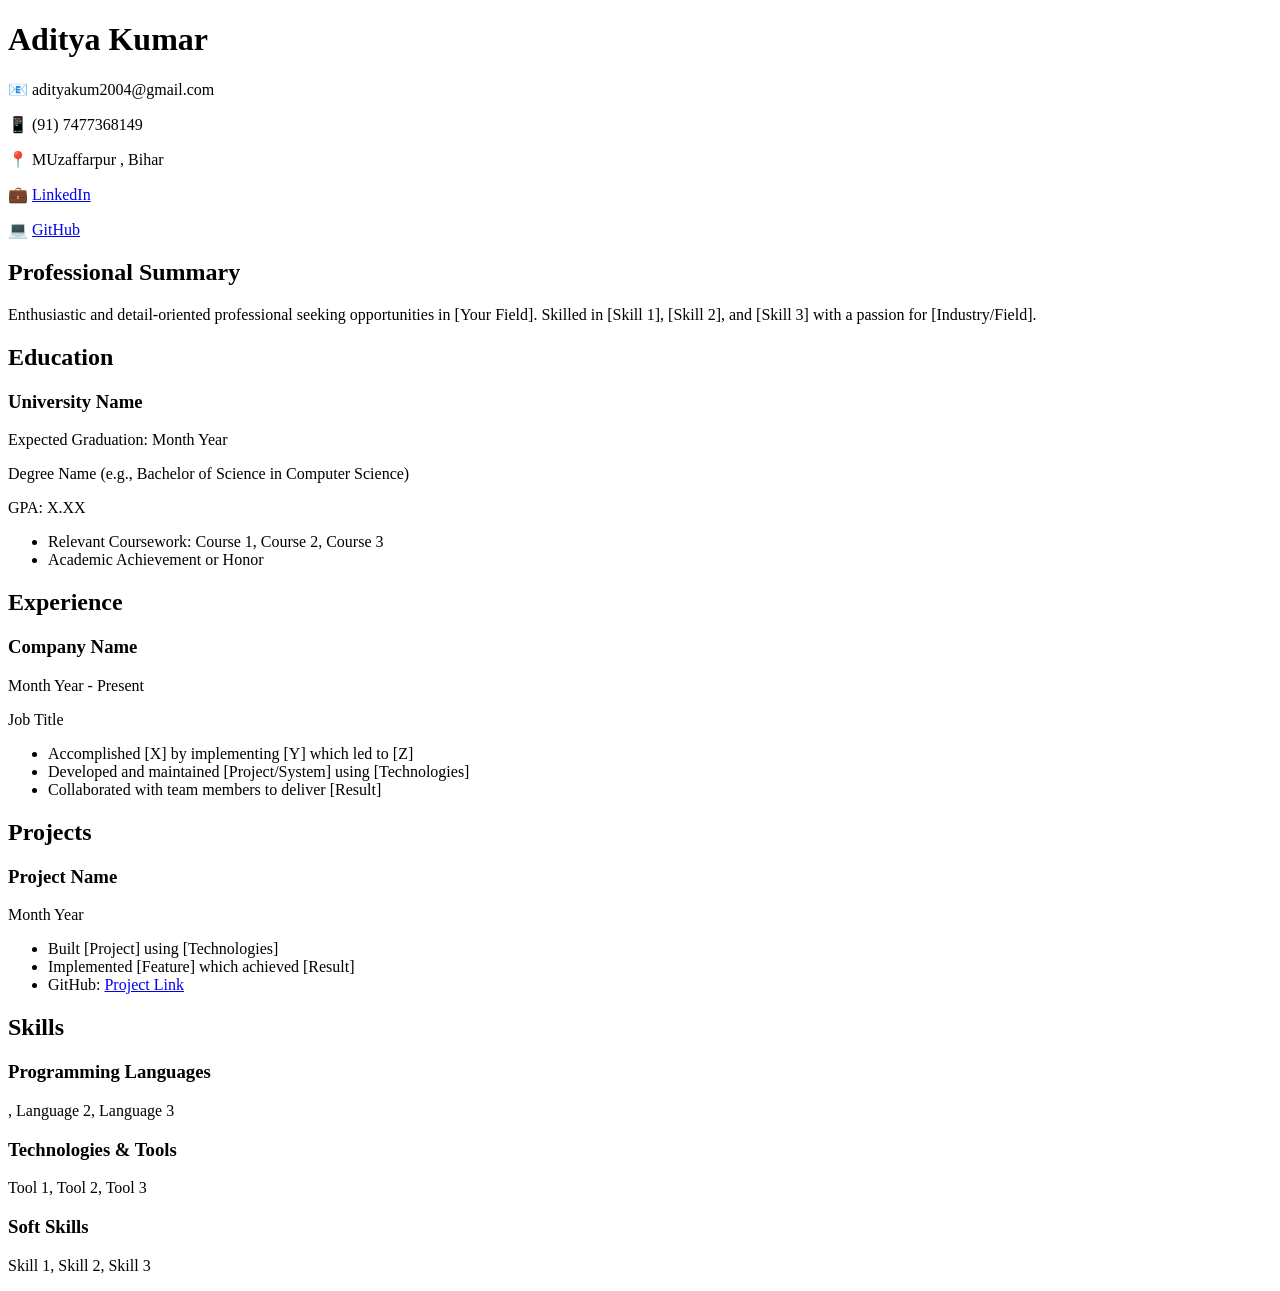
==== index.html @ 6be18d9b "changes done" ====
<!DOCTYPE html>
<html lang="en">
<head>
    <meta charset="UTF-8">
    <meta name="viewport" content="width=device-width, initial-scale=1.0">
    <title>Your Name - Resume</title>
    <link rel="stylesheet" href="styles.css">
</head>
<body>
    <div class="container">
        <header>
            <h1>Aditya Kumar</h1>
            <div class="contact-info">
                <p>📧  adityakum2004@gmail.com</p>
                <p>📱 (91) 7477368149</p>
                <p>📍 MUzaffarpur , Bihar</p>
                <p>💼 <a href="www.linkedin.com/in/aditya-kumar-068196182">LinkedIn</a></p>
                <p>💻 <a href="https://github.com/Aditya74773">GitHub</a></p>
            </div>
        </header>

        <section class="summary">
            <h2>Professional Summary</h2>
            <p>Enthusiastic and detail-oriented professional seeking opportunities in [Your Field]. 
               Skilled in [Skill 1], [Skill 2], and [Skill 3] with a passion for [Industry/Field].</p>
        </section>

        <section class="education">
            <h2>Education</h2>
            <div class="entry">
                <h3>University Name</h3>
                <p class="date">Expected Graduation: Month Year</p>
                <p>Degree Name (e.g., Bachelor of Science in Computer Science)</p>
                <p>GPA: X.XX</p>
                <ul>
                    <li>Relevant Coursework: Course 1, Course 2, Course 3</li>
                    <li>Academic Achievement or Honor</li>
                </ul>
            </div>
        </section>

        <section class="experience">
            <h2>Experience</h2>
            <div class="entry">
                <h3>Company Name</h3>
                <p class="date">Month Year - Present</p>
                <p class="title">Job Title</p>
                <ul>
                    <li>Accomplished [X] by implementing [Y] which led to [Z]</li>
                    <li>Developed and maintained [Project/System] using [Technologies]</li>
                    <li>Collaborated with team members to deliver [Result]</li>
                </ul>
            </div>
        </section>

        <section class="projects">
            <h2>Projects</h2>
            <div class="entry">
                <h3>Project Name</h3>
                <p class="date">Month Year</p>
                <ul>
                    <li>Built [Project] using [Technologies]</li>
                    <li>Implemented [Feature] which achieved [Result]</li>
                    <li>GitHub: <a href="https://github.com/yourusername/project">Project Link</a></li>
                </ul>
            </div>
        </section>

        <section class="skills">
            <h2>Skills</h2>
            <div class="skills-grid">
                <div class="skill-category">
                    <h3>Programming Languages</h3>
                    <p>, Language 2, Language 3</p>
                </div>
                <div class="skill-category">
                    <h3>Technologies & Tools</h3>
                    <p>Tool 1, Tool 2, Tool 3</p>
                </div>
                <div class="skill-category">
                    <h3>Soft Skills</h3>
                    <p>Skill 1, Skill 2, Skill 3</p>
                </div>
            </div>
        </section>
    </div>
</body>
</html>
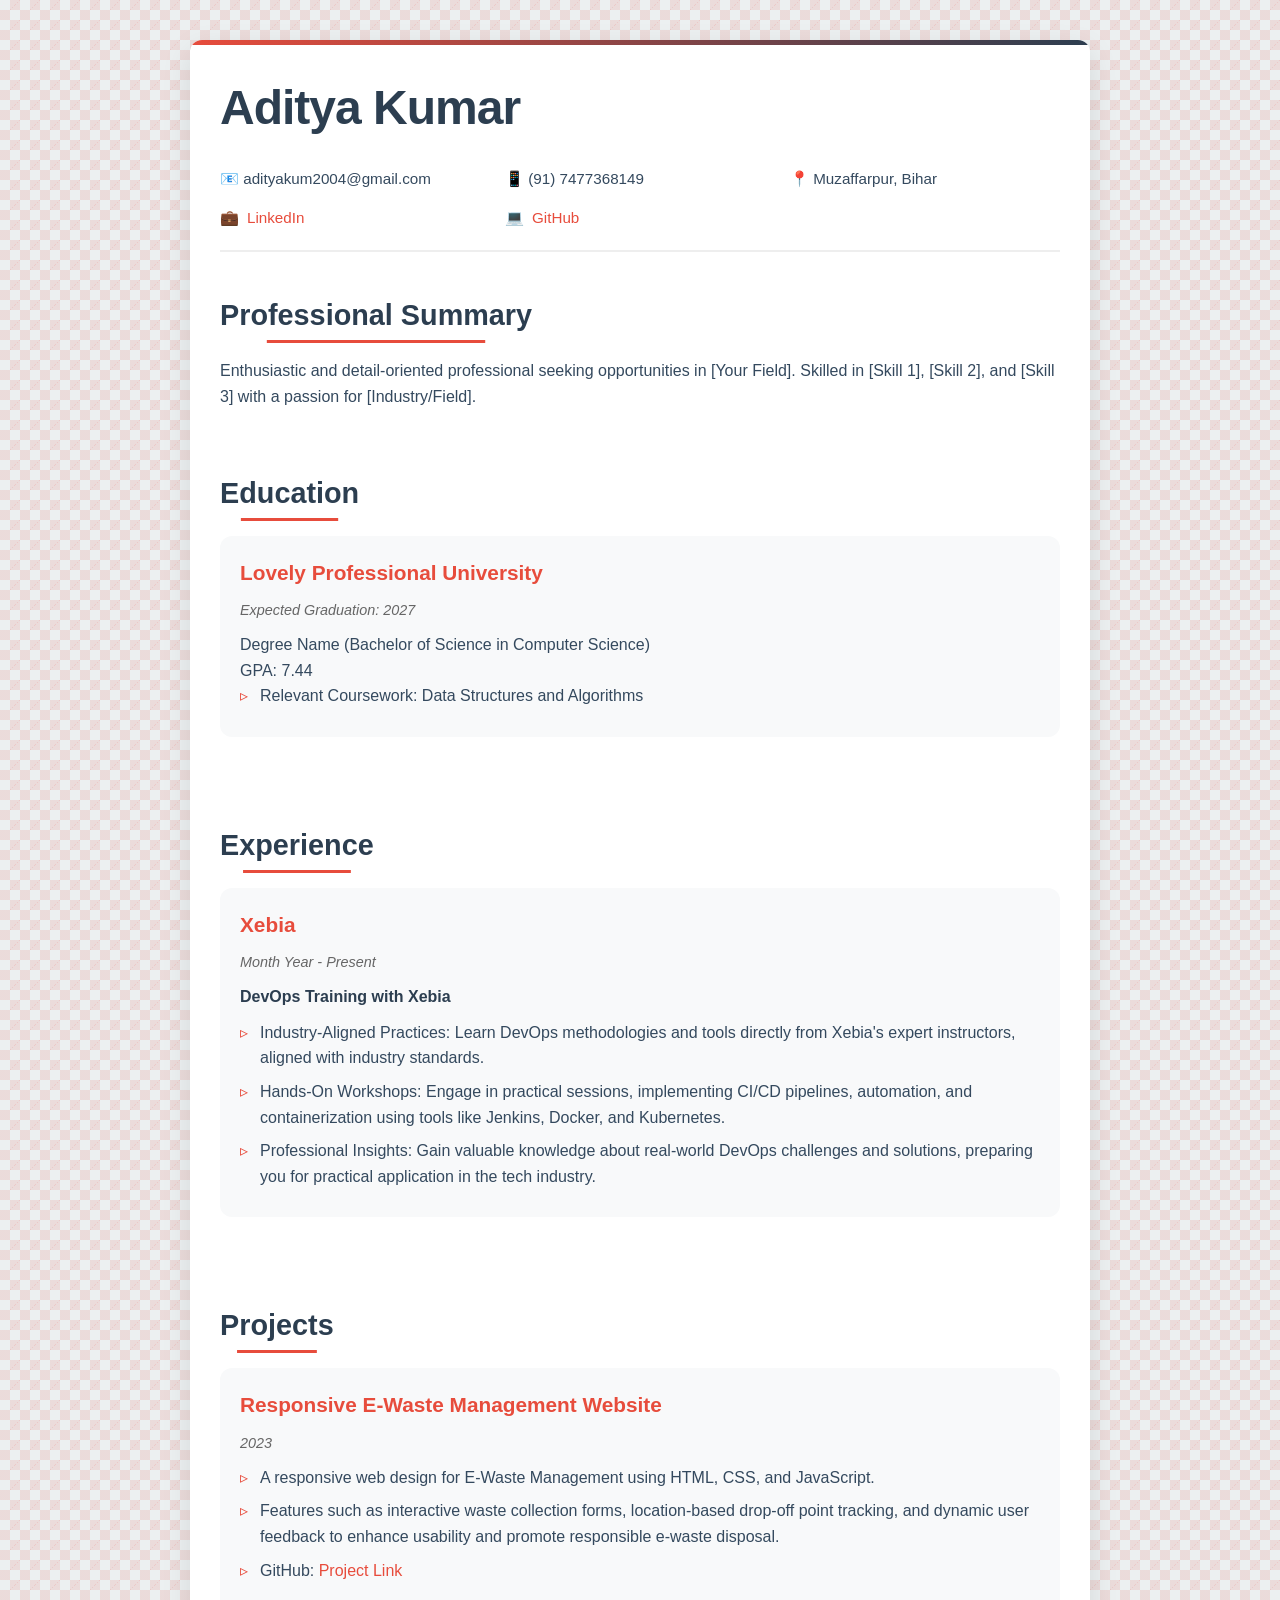
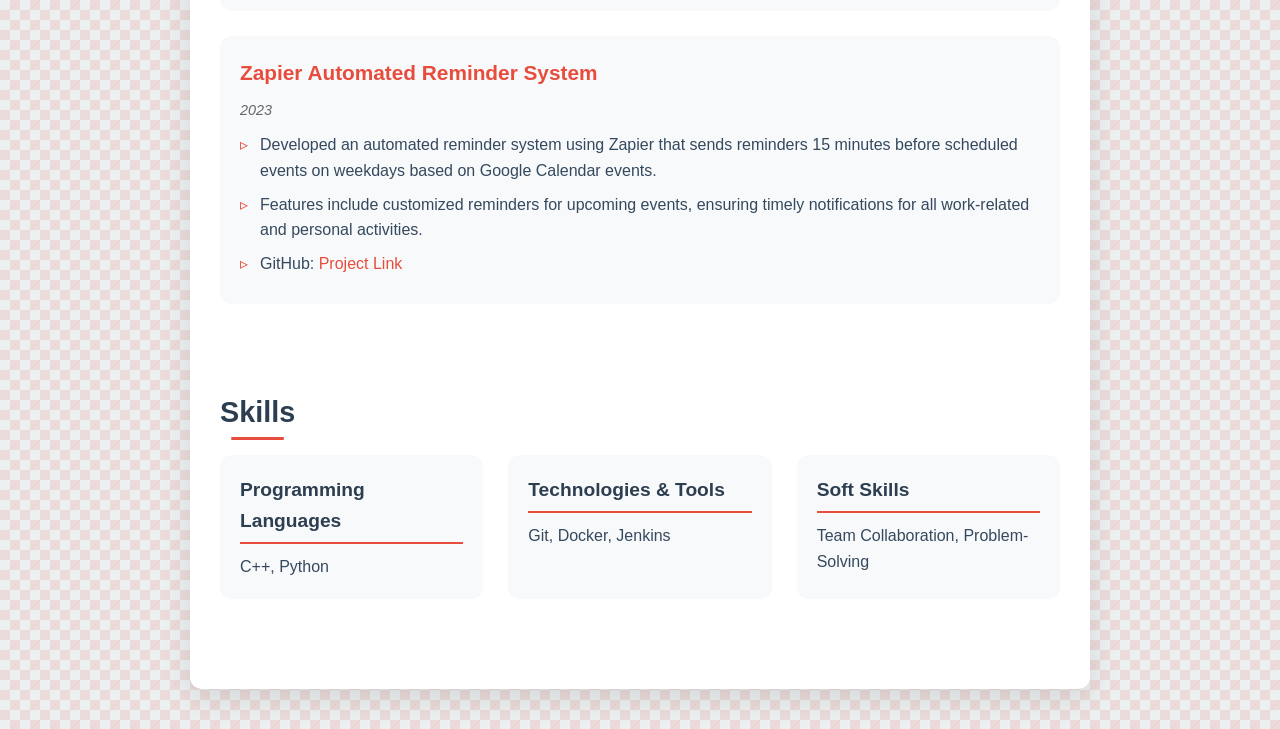
==== commit b73d3495: "Update index.html" ====
--- a/index.html
+++ b/index.html
@@ -13,8 +13,8 @@
             <div class="contact-info">
                 <p>📧  adityakum2004@gmail.com</p>
                 <p>📱 (91) 7477368149</p>
-                <p>📍 MUzaffarpur , Bihar</p>
-                <p>💼 <a href="www.linkedin.com/in/aditya-kumar-068196182">LinkedIn</a></p>
+                <p>📍 Muzaffarpur, Bihar</p>
+                <p>💼 <a href="https://www.linkedin.com/in/aditya-kumar-068196182">LinkedIn</a></p>
                 <p>💻 <a href="https://github.com/Aditya74773">GitHub</a></p>
             </div>
         </header>
@@ -28,13 +28,12 @@
         <section class="education">
             <h2>Education</h2>
             <div class="entry">
-                <h3>University Name</h3>
-                <p class="date">Expected Graduation: Month Year</p>
-                <p>Degree Name (e.g., Bachelor of Science in Computer Science)</p>
-                <p>GPA: X.XX</p>
+                <h3>Lovely Professional University</h3>
+                <p class="date">Expected Graduation: 2027</p>
+                <p>Degree Name (Bachelor of Science in Computer Science)</p>
+                <p>GPA: 7.44</p>
                 <ul>
-                    <li>Relevant Coursework: Course 1, Course 2, Course 3</li>
-                    <li>Academic Achievement or Honor</li>
+                    <li>Relevant Coursework: Data Structures and Algorithms</li>
                 </ul>
             </div>
         </section>
@@ -42,13 +41,13 @@
         <section class="experience">
             <h2>Experience</h2>
             <div class="entry">
-                <h3>Company Name</h3>
+                <h3>Xebia</h3>
                 <p class="date">Month Year - Present</p>
-                <p class="title">Job Title</p>
+                <p class="title">DevOps Training with Xebia</p>
                 <ul>
-                    <li>Accomplished [X] by implementing [Y] which led to [Z]</li>
-                    <li>Developed and maintained [Project/System] using [Technologies]</li>
-                    <li>Collaborated with team members to deliver [Result]</li>
+                    <li>Industry-Aligned Practices: Learn DevOps methodologies and tools directly from Xebia's expert instructors, aligned with industry standards.</li>
+                    <li>Hands-On Workshops: Engage in practical sessions, implementing CI/CD pipelines, automation, and containerization using tools like Jenkins, Docker, and Kubernetes.</li>
+                    <li>Professional Insights: Gain valuable knowledge about real-world DevOps challenges and solutions, preparing you for practical application in the tech industry.</li>
                 </ul>
             </div>
         </section>
@@ -56,12 +55,21 @@
         <section class="projects">
             <h2>Projects</h2>
             <div class="entry">
-                <h3>Project Name</h3>
-                <p class="date">Month Year</p>
+                <h3>Responsive E-Waste Management Website</h3>
+                <p class="date">2023</p>
                 <ul>
-                    <li>Built [Project] using [Technologies]</li>
-                    <li>Implemented [Feature] which achieved [Result]</li>
-                    <li>GitHub: <a href="https://github.com/yourusername/project">Project Link</a></li>
+                    <li>A responsive web design for E-Waste Management using HTML, CSS, and JavaScript.</li>
+                    <li>Features such as interactive waste collection forms, location-based drop-off point tracking, and dynamic user feedback to enhance usability and promote responsible e-waste disposal.</li>
+                    <li>GitHub: <a href="https://github.com/Aditya74773/E-waste-management-website.git">Project Link</a></li>
+                </ul>
+            </div>
+            <div class="entry">
+                <h3>Zapier Automated Reminder System</h3>
+                <p class="date">2023</p>
+                <ul>
+                    <li>Developed an automated reminder system using Zapier that sends reminders 15 minutes before scheduled events on weekdays based on Google Calendar events.</li>
+                    <li>Features include customized reminders for upcoming events, ensuring timely notifications for all work-related and personal activities.</li>
+                    <li>GitHub: <a href="https://github.com/Aditya74773/Zapier-Automated-Reminder.git">Project Link</a></li>
                 </ul>
             </div>
         </section>
@@ -71,15 +79,15 @@
             <div class="skills-grid">
                 <div class="skill-category">
                     <h3>Programming Languages</h3>
-                    <p>, Language 2, Language 3</p>
+                    <p>C++, Python</p>
                 </div>
                 <div class="skill-category">
                     <h3>Technologies & Tools</h3>
-                    <p>Tool 1, Tool 2, Tool 3</p>
+                    <p>Git, Docker, Jenkins</p>
                 </div>
                 <div class="skill-category">
                     <h3>Soft Skills</h3>
-                    <p>Skill 1, Skill 2, Skill 3</p>
+                    <p>Team Collaboration, Problem-Solving</p>
                 </div>
             </div>
         </section>
--- a/styles.css
+++ b/styles.css
@@ -0,0 +1,263 @@
+/* Modern Resume Styles */
+* {
+    margin: 0;
+    padding: 0;
+    box-sizing: border-box;
+}
+
+:root {
+    --primary-color: #2c3e50;
+    --accent-color: #e74c3c;
+    --text-color: #34495e;
+    --background-color: #ecf0f1;
+    --card-color: #ffffff;
+    --border-radius: 12px;
+    --transition: all 0.3s ease;
+}
+
+body {
+    font-family: 'Poppins', sans-serif;
+    line-height: 1.6;
+    color: var(--text-color);
+    background-color: var(--background-color);
+    background-image: 
+        linear-gradient(45deg, #e74c3c20 25%, transparent 25%),
+        linear-gradient(-45deg, #e74c3c20 25%, transparent 25%),
+        linear-gradient(45deg, transparent 75%, #e74c3c20 75%),
+        linear-gradient(-45deg, transparent 75%, #e74c3c20 75%);
+    background-size: 20px 20px;
+    background-position: 0 0, 0 10px, 10px -10px, -10px 0px;
+}
+
+.container {
+    max-width: 900px;
+    margin: 40px auto;
+    padding: 30px;
+    background: var(--card-color);
+    border-radius: var(--border-radius);
+    box-shadow: 0 10px 30px rgba(0, 0, 0, 0.1);
+    position: relative;
+    overflow: hidden;
+}
+
+.container::before {
+    content: '';
+    position: absolute;
+    top: 0;
+    left: 0;
+    width: 100%;
+    height: 5px;
+    background: linear-gradient(90deg, var(--accent-color), var(--primary-color));
+}
+
+/* Header Styles */
+header {
+    text-align: left;
+    margin-bottom: 40px;
+    position: relative;
+    padding-bottom: 20px;
+    border-bottom: 2px solid #eee;
+}
+
+h1 {
+    font-size: 3em;
+    color: var(--primary-color);
+    margin-bottom: 15px;
+    font-weight: 700;
+    letter-spacing: -1px;
+}
+
+.contact-info {
+    display: grid;
+    grid-template-columns: repeat(auto-fit, minmax(200px, 1fr));
+    gap: 15px;
+    margin-top: 20px;
+}
+
+.contact-info p {
+    display: flex;
+    align-items: center;
+    gap: 8px;
+    font-size: 0.95em;
+    color: var(--text-color);
+}
+
+/* Section Styles */
+section {
+    margin-bottom: 40px;
+    padding-bottom: 20px;
+    position: relative;
+}
+
+h2 {
+    color: var(--primary-color);
+    font-size: 1.8em;
+    margin-bottom: 20px;
+    position: relative;
+    display: inline-block;
+}
+
+h2::after {
+    content: '';
+    position: absolute;
+    bottom: -5px;
+    left: 0;
+    width: 100%;
+    height: 3px;
+    background: var(--accent-color);
+    transform: scaleX(0.7);
+    transition: var(--transition);
+}
+
+section:hover h2::after {
+    transform: scaleX(1);
+}
+
+.entry {
+    margin-bottom: 25px;
+    padding: 20px;
+    border-radius: var(--border-radius);
+    background: #f8f9fa;
+    transition: var(--transition);
+}
+
+.entry:hover {
+    transform: translateX(10px);
+    box-shadow: 0 5px 15px rgba(0, 0, 0, 0.1);
+}
+
+h3 {
+    color: var(--accent-color);
+    font-size: 1.3em;
+    margin-bottom: 10px;
+}
+
+.date {
+    color: #666;
+    font-style: italic;
+    font-size: 0.9em;
+    margin-bottom: 10px;
+}
+
+.title {
+    font-weight: 600;
+    color: var(--primary-color);
+    margin-bottom: 10px;
+}
+
+/* List Styles */
+ul {
+    list-style: none;
+    margin-left: 0;
+}
+
+li {
+    margin-bottom: 8px;
+    position: relative;
+    padding-left: 20px;
+}
+
+li::before {
+    content: '▹';
+    position: absolute;
+    left: 0;
+    color: var(--accent-color);
+}
+
+/* Skills Section */
+.skills-grid {
+    display: grid;
+    grid-template-columns: repeat(auto-fit, minmax(250px, 1fr));
+    gap: 25px;
+}
+
+.skill-category {
+    padding: 20px;
+    background: #f8f9fa;
+    border-radius: var(--border-radius);
+    transition: var(--transition);
+}
+
+.skill-category:hover {
+    transform: translateY(-5px);
+    box-shadow: 0 5px 15px rgba(0, 0, 0, 0.1);
+}
+
+.skill-category h3 {
+    font-size: 1.2em;
+    color: var(--primary-color);
+    margin-bottom: 10px;
+    padding-bottom: 5px;
+    border-bottom: 2px solid var(--accent-color);
+}
+
+/* Link Styles */
+a {
+    color: var(--accent-color);
+    text-decoration: none;
+    position: relative;
+    transition: var(--transition);
+}
+
+a::after {
+    content: '';
+    position: absolute;
+    bottom: -2px;
+    left: 0;
+    width: 100%;
+    height: 1px;
+    background: var(--accent-color);
+    transform: scaleX(0);
+    transition: var(--transition);
+}
+
+a:hover::after {
+    transform: scaleX(1);
+}
+
+/* Responsive Design */
+@media (max-width: 768px) {
+    .container {
+        margin: 20px;
+        padding: 20px;
+    }
+
+    h1 {
+        font-size: 2.5em;
+    }
+
+    .contact-info {
+        grid-template-columns: 1fr;
+    }
+
+    .entry {
+        padding: 15px;
+    }
+
+    .entry:hover {
+        transform: none;
+    }
+
+    .skill-category:hover {
+        transform: none;
+    }
+}
+
+/* Print Styles */
+@media print {
+    body {
+        background: none;
+    }
+
+    .container {
+        margin: 0;
+        padding: 20px;
+        box-shadow: none;
+    }
+
+    .entry:hover,
+    .skill-category:hover {
+        transform: none;
+        box-shadow: none;
+    }
+}
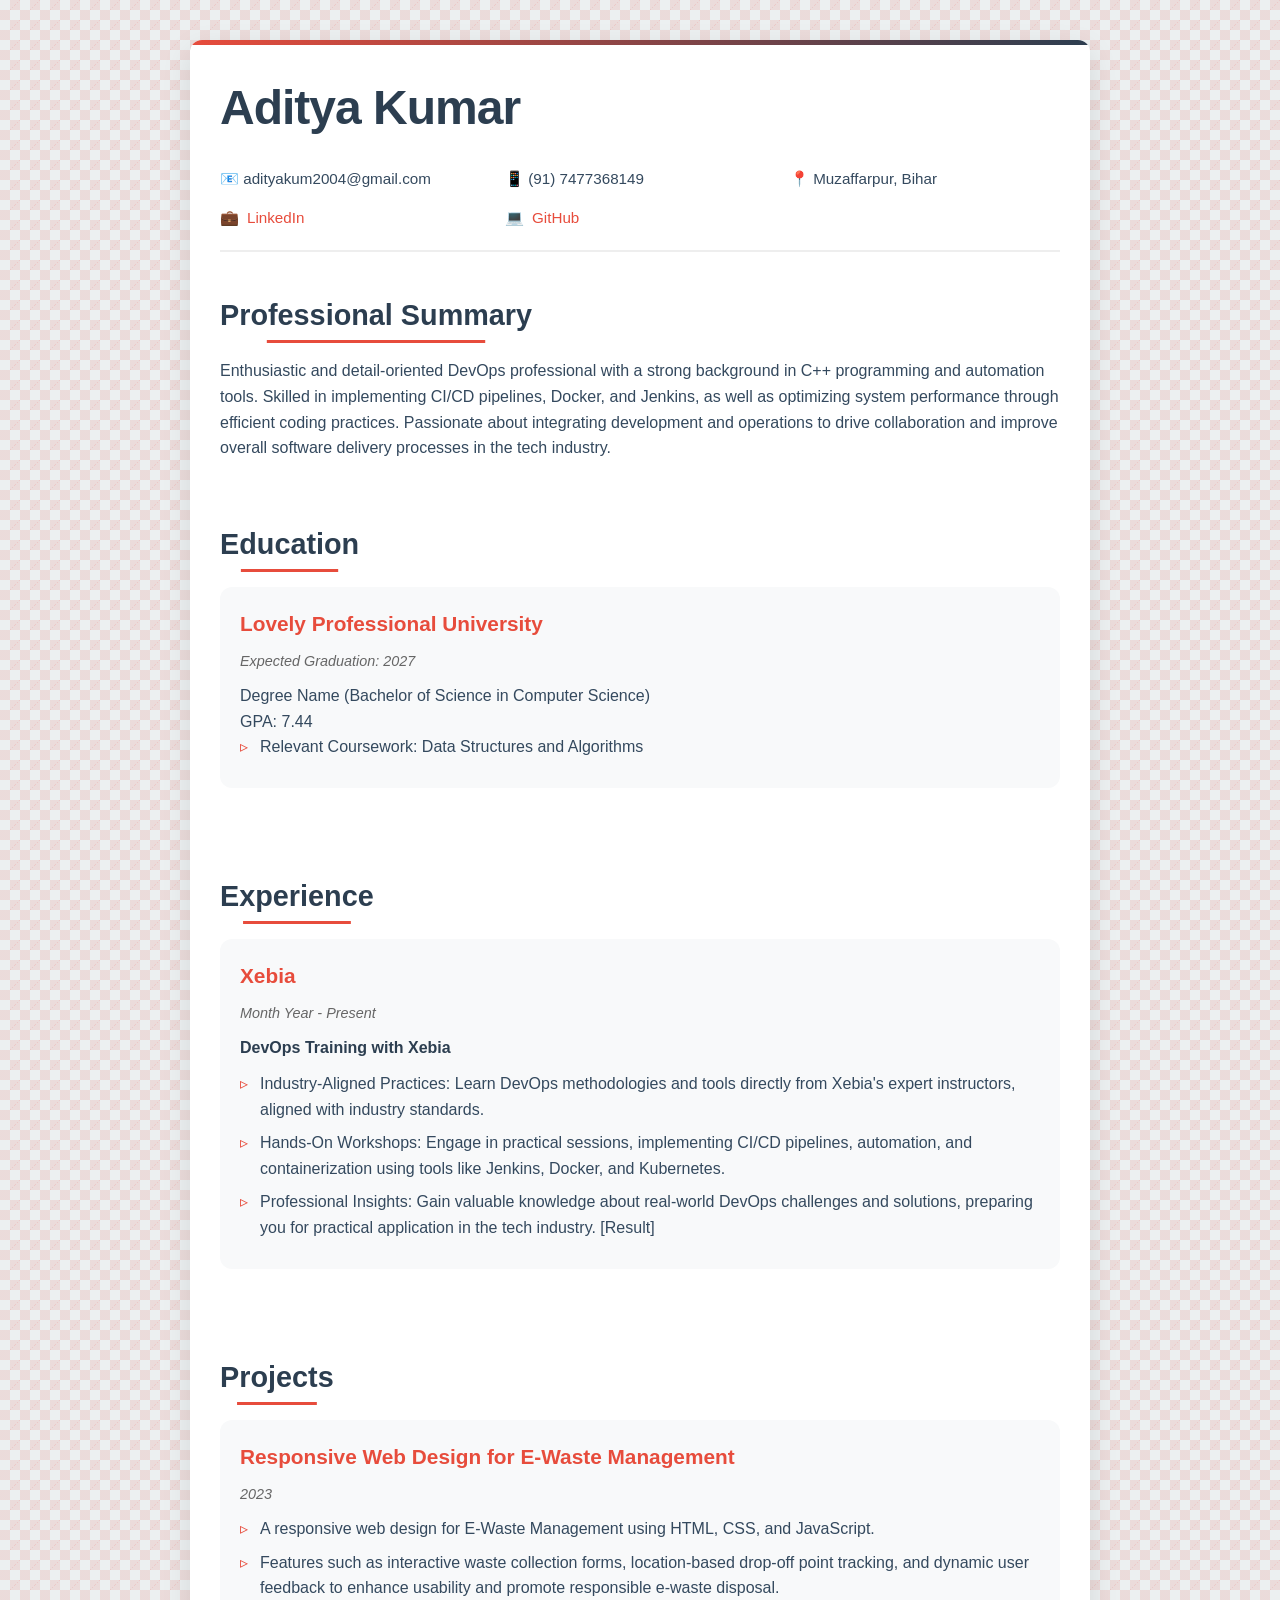
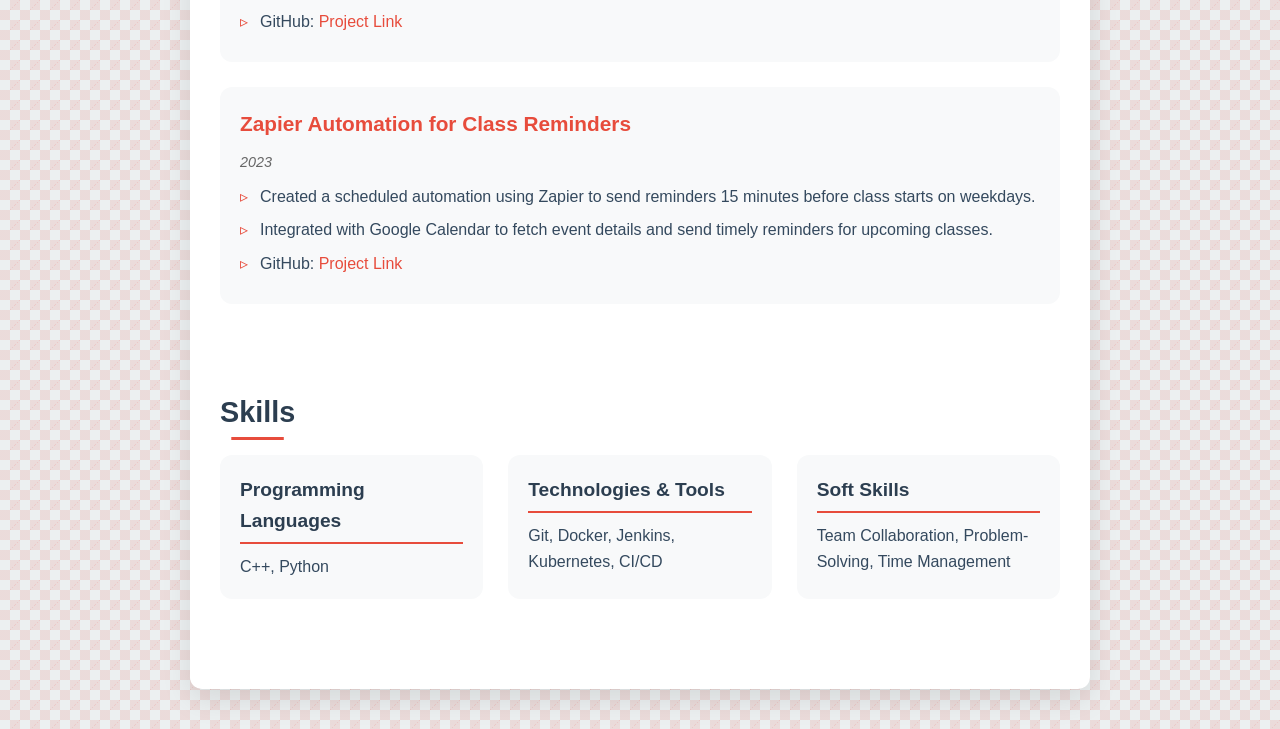
==== commit 4b4917bc: "Update index.html" ====
--- a/index.html
+++ b/index.html
@@ -3,7 +3,7 @@
 <head>
     <meta charset="UTF-8">
     <meta name="viewport" content="width=device-width, initial-scale=1.0">
-    <title>Your Name - Resume</title>
+    <title>Aditya Kumar - Resume</title>
     <link rel="stylesheet" href="styles.css">
 </head>
 <body>
@@ -14,15 +14,14 @@
                 <p>📧  adityakum2004@gmail.com</p>
                 <p>📱 (91) 7477368149</p>
                 <p>📍 Muzaffarpur, Bihar</p>
-                <p>💼 <a href="https://www.linkedin.com/in/aditya-kumar-068196182">LinkedIn</a></p>
+                <p>💼 <a href="www.linkedin.com/in/aditya-kumar-068196182">LinkedIn</a></p>
                 <p>💻 <a href="https://github.com/Aditya74773">GitHub</a></p>
             </div>
         </header>
 
         <section class="summary">
             <h2>Professional Summary</h2>
-            <p>Enthusiastic and detail-oriented professional seeking opportunities in [Your Field]. 
-               Skilled in [Skill 1], [Skill 2], and [Skill 3] with a passion for [Industry/Field].</p>
+            <p>Enthusiastic and detail-oriented DevOps professional with a strong background in C++ programming and automation tools. Skilled in implementing CI/CD pipelines, Docker, and Jenkins, as well as optimizing system performance through efficient coding practices. Passionate about integrating development and operations to drive collaboration and improve overall software delivery processes in the tech industry.</p>
         </section>
 
         <section class="education">
@@ -47,7 +46,7 @@
                 <ul>
                     <li>Industry-Aligned Practices: Learn DevOps methodologies and tools directly from Xebia's expert instructors, aligned with industry standards.</li>
                     <li>Hands-On Workshops: Engage in practical sessions, implementing CI/CD pipelines, automation, and containerization using tools like Jenkins, Docker, and Kubernetes.</li>
-                    <li>Professional Insights: Gain valuable knowledge about real-world DevOps challenges and solutions, preparing you for practical application in the tech industry.</li>
+                    <li>Professional Insights: Gain valuable knowledge about real-world DevOps challenges and solutions, preparing you for practical application in the tech industry. [Result]</li>
                 </ul>
             </div>
         </section>
@@ -55,7 +54,7 @@
         <section class="projects">
             <h2>Projects</h2>
             <div class="entry">
-                <h3>Responsive E-Waste Management Website</h3>
+                <h3>Responsive Web Design for E-Waste Management</h3>
                 <p class="date">2023</p>
                 <ul>
                     <li>A responsive web design for E-Waste Management using HTML, CSS, and JavaScript.</li>
@@ -64,12 +63,12 @@
                 </ul>
             </div>
             <div class="entry">
-                <h3>Zapier Automated Reminder System</h3>
+                <h3>Zapier Automation for Class Reminders</h3>
                 <p class="date">2023</p>
                 <ul>
-                    <li>Developed an automated reminder system using Zapier that sends reminders 15 minutes before scheduled events on weekdays based on Google Calendar events.</li>
-                    <li>Features include customized reminders for upcoming events, ensuring timely notifications for all work-related and personal activities.</li>
-                    <li>GitHub: <a href="https://github.com/Aditya74773/Zapier-Automated-Reminder.git">Project Link</a></li>
+                    <li>Created a scheduled automation using Zapier to send reminders 15 minutes before class starts on weekdays.</li>
+                    <li>Integrated with Google Calendar to fetch event details and send timely reminders for upcoming classes.</li>
+                    <li>GitHub: <a href="https://github.com/Aditya74773/Zapier-Automation-Reminder.git">Project Link</a></li>
                 </ul>
             </div>
         </section>
@@ -83,11 +82,11 @@
                 </div>
                 <div class="skill-category">
                     <h3>Technologies & Tools</h3>
-                    <p>Git, Docker, Jenkins</p>
+                    <p>Git, Docker, Jenkins, Kubernetes, CI/CD</p>
                 </div>
                 <div class="skill-category">
                     <h3>Soft Skills</h3>
-                    <p>Team Collaboration, Problem-Solving</p>
+                    <p>Team Collaboration, Problem-Solving, Time Management</p>
                 </div>
             </div>
         </section>
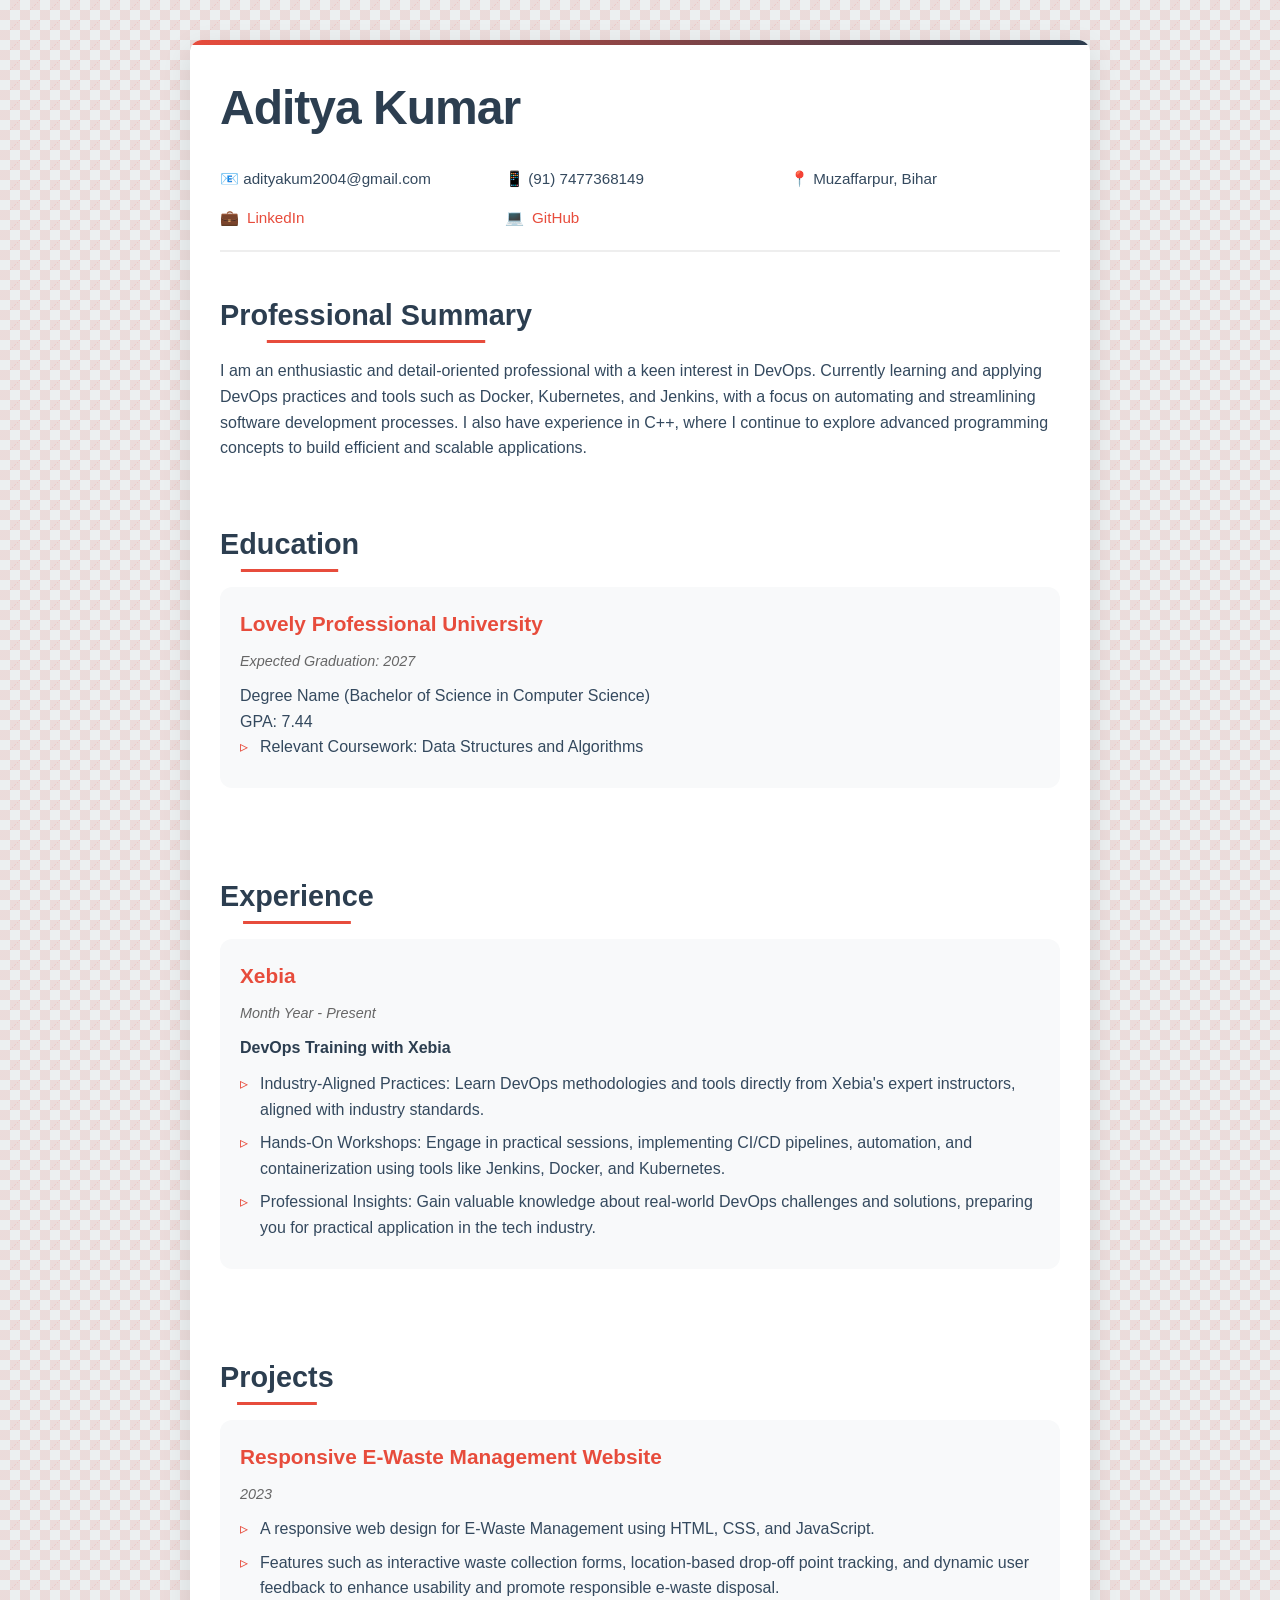
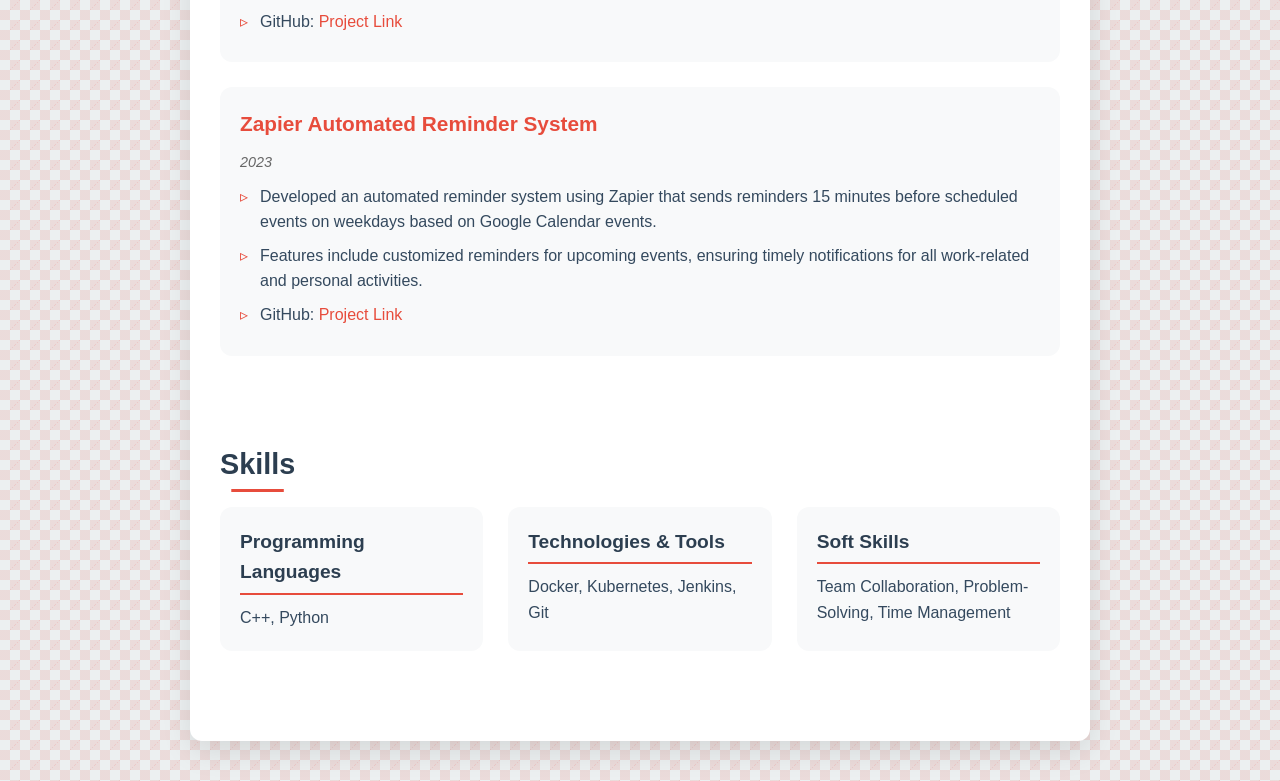
==== commit 7d5c0dcc: "Update index.html" ====
--- a/index.html
+++ b/index.html
@@ -3,7 +3,7 @@
 <head>
     <meta charset="UTF-8">
     <meta name="viewport" content="width=device-width, initial-scale=1.0">
-    <title>Aditya Kumar - Resume</title>
+    <title>Your Name - Resume</title>
     <link rel="stylesheet" href="styles.css">
 </head>
 <body>
@@ -14,14 +14,14 @@
                 <p>📧  adityakum2004@gmail.com</p>
                 <p>📱 (91) 7477368149</p>
                 <p>📍 Muzaffarpur, Bihar</p>
-                <p>💼 <a href="www.linkedin.com/in/aditya-kumar-068196182">LinkedIn</a></p>
+                <p>💼 <a href="https://www.linkedin.com/in/aditya-kumar-068196182">LinkedIn</a></p>
                 <p>💻 <a href="https://github.com/Aditya74773">GitHub</a></p>
             </div>
         </header>
 
         <section class="summary">
             <h2>Professional Summary</h2>
-            <p>Enthusiastic and detail-oriented DevOps professional with a strong background in C++ programming and automation tools. Skilled in implementing CI/CD pipelines, Docker, and Jenkins, as well as optimizing system performance through efficient coding practices. Passionate about integrating development and operations to drive collaboration and improve overall software delivery processes in the tech industry.</p>
+            <p>I am an enthusiastic and detail-oriented professional with a keen interest in DevOps. Currently learning and applying DevOps practices and tools such as Docker, Kubernetes, and Jenkins, with a focus on automating and streamlining software development processes. I also have experience in C++, where I continue to explore advanced programming concepts to build efficient and scalable applications.</p>
         </section>
 
         <section class="education">
@@ -46,7 +46,7 @@
                 <ul>
                     <li>Industry-Aligned Practices: Learn DevOps methodologies and tools directly from Xebia's expert instructors, aligned with industry standards.</li>
                     <li>Hands-On Workshops: Engage in practical sessions, implementing CI/CD pipelines, automation, and containerization using tools like Jenkins, Docker, and Kubernetes.</li>
-                    <li>Professional Insights: Gain valuable knowledge about real-world DevOps challenges and solutions, preparing you for practical application in the tech industry. [Result]</li>
+                    <li>Professional Insights: Gain valuable knowledge about real-world DevOps challenges and solutions, preparing you for practical application in the tech industry.</li>
                 </ul>
             </div>
         </section>
@@ -54,7 +54,7 @@
         <section class="projects">
             <h2>Projects</h2>
             <div class="entry">
-                <h3>Responsive Web Design for E-Waste Management</h3>
+                <h3>Responsive E-Waste Management Website</h3>
                 <p class="date">2023</p>
                 <ul>
                     <li>A responsive web design for E-Waste Management using HTML, CSS, and JavaScript.</li>
@@ -63,12 +63,12 @@
                 </ul>
             </div>
             <div class="entry">
-                <h3>Zapier Automation for Class Reminders</h3>
+                <h3>Zapier Automated Reminder System</h3>
                 <p class="date">2023</p>
                 <ul>
-                    <li>Created a scheduled automation using Zapier to send reminders 15 minutes before class starts on weekdays.</li>
-                    <li>Integrated with Google Calendar to fetch event details and send timely reminders for upcoming classes.</li>
-                    <li>GitHub: <a href="https://github.com/Aditya74773/Zapier-Automation-Reminder.git">Project Link</a></li>
+                    <li>Developed an automated reminder system using Zapier that sends reminders 15 minutes before scheduled events on weekdays based on Google Calendar events.</li>
+                    <li>Features include customized reminders for upcoming events, ensuring timely notifications for all work-related and personal activities.</li>
+                    <li>GitHub: <a href="https://github.com/Aditya74773/Zapier-Automated-Reminder.git">Project Link</a></li>
                 </ul>
             </div>
         </section>
@@ -82,7 +82,7 @@
                 </div>
                 <div class="skill-category">
                     <h3>Technologies & Tools</h3>
-                    <p>Git, Docker, Jenkins, Kubernetes, CI/CD</p>
+                    <p>Docker, Kubernetes, Jenkins, Git</p>
                 </div>
                 <div class="skill-category">
                     <h3>Soft Skills</h3>
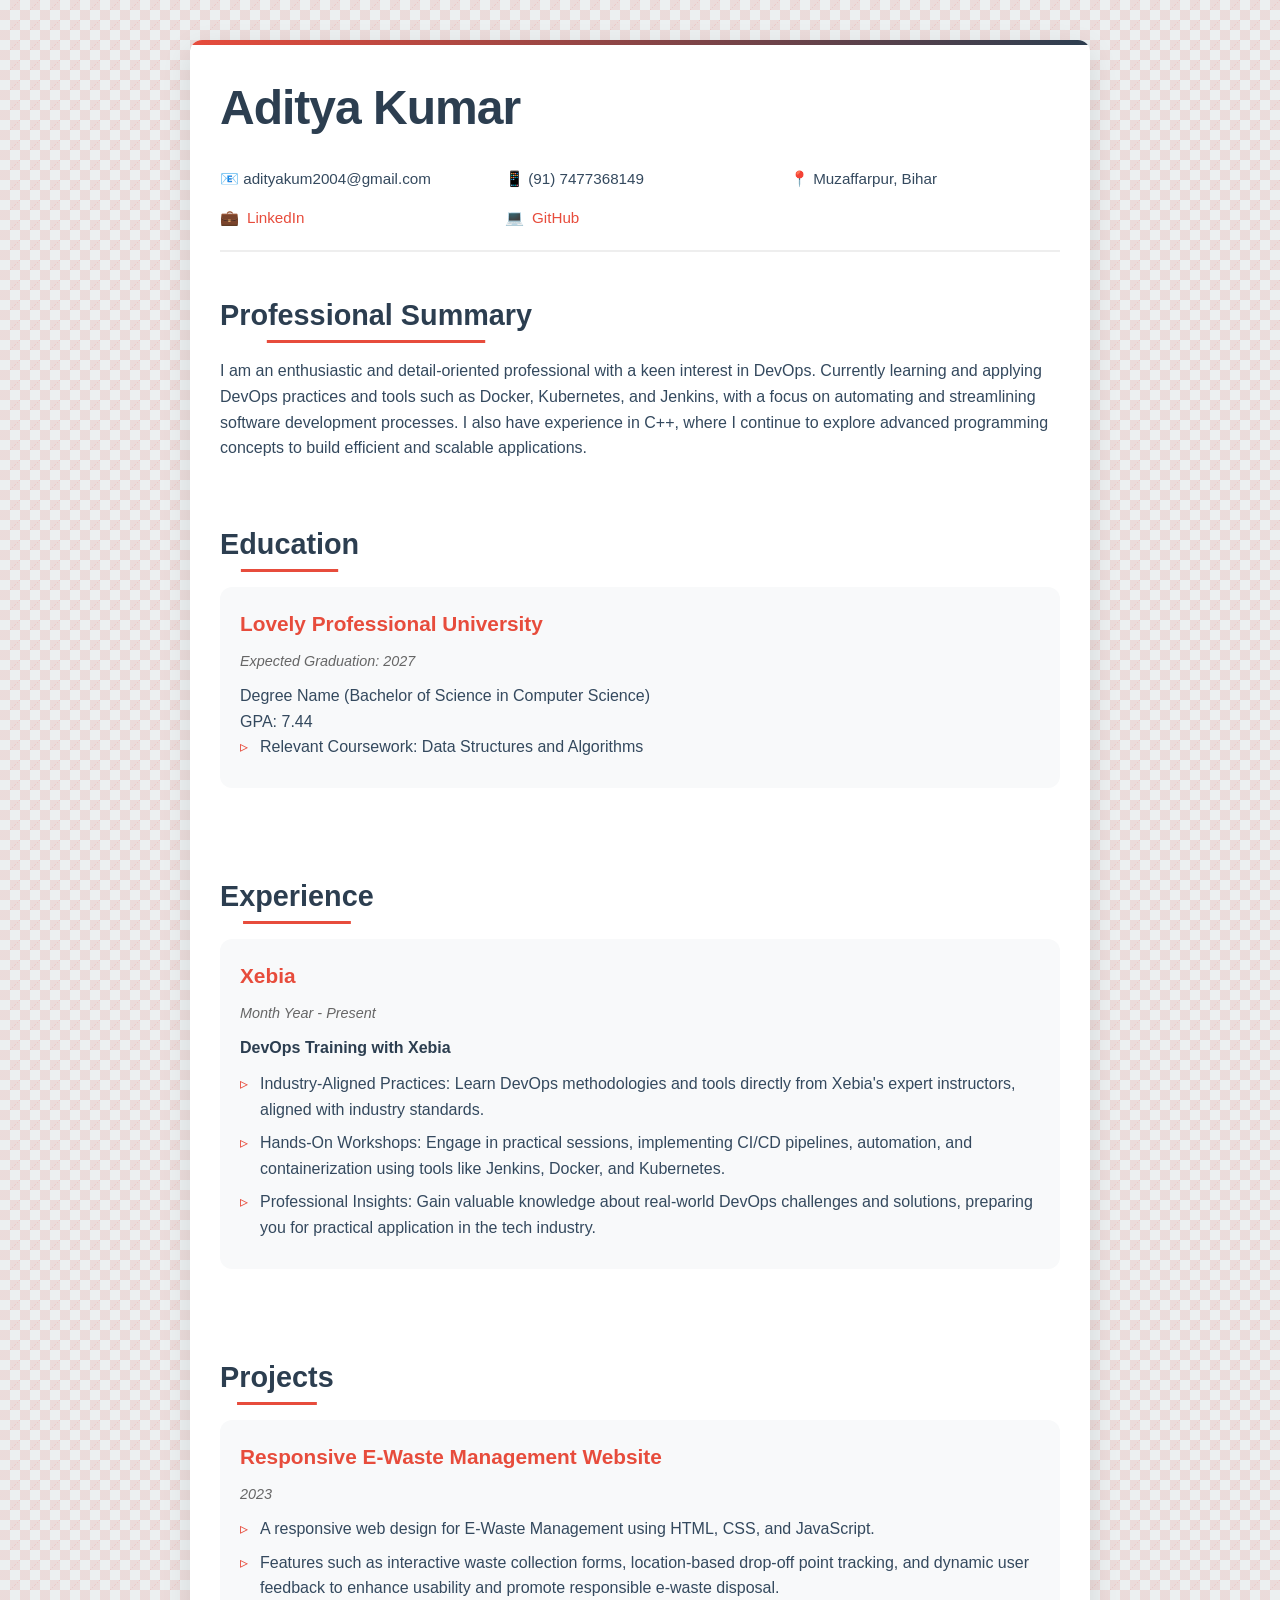
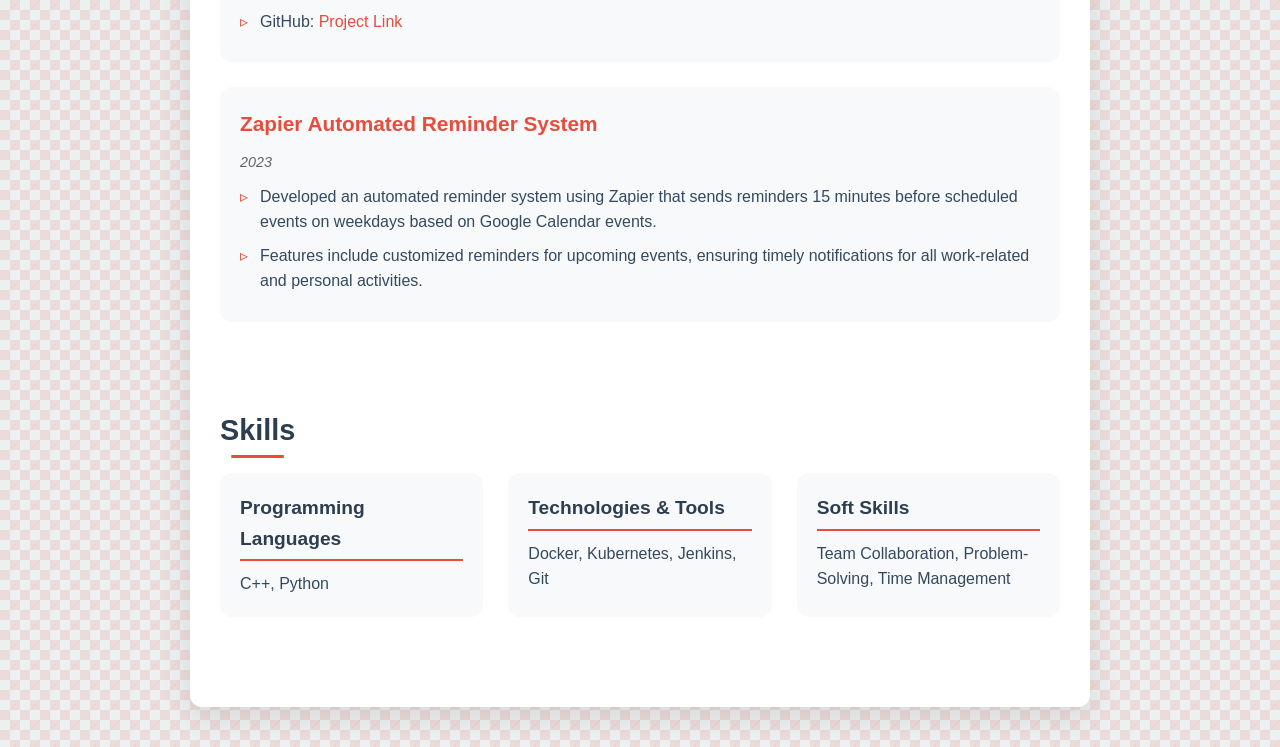
==== commit 857d4767: "Update index.html" ====
--- a/index.html
+++ b/index.html
@@ -68,7 +68,7 @@
                 <ul>
                     <li>Developed an automated reminder system using Zapier that sends reminders 15 minutes before scheduled events on weekdays based on Google Calendar events.</li>
                     <li>Features include customized reminders for upcoming events, ensuring timely notifications for all work-related and personal activities.</li>
-                    <li>GitHub: <a href="https://github.com/Aditya74773/Zapier-Automated-Reminder.git">Project Link</a></li>
+    
                 </ul>
             </div>
         </section>
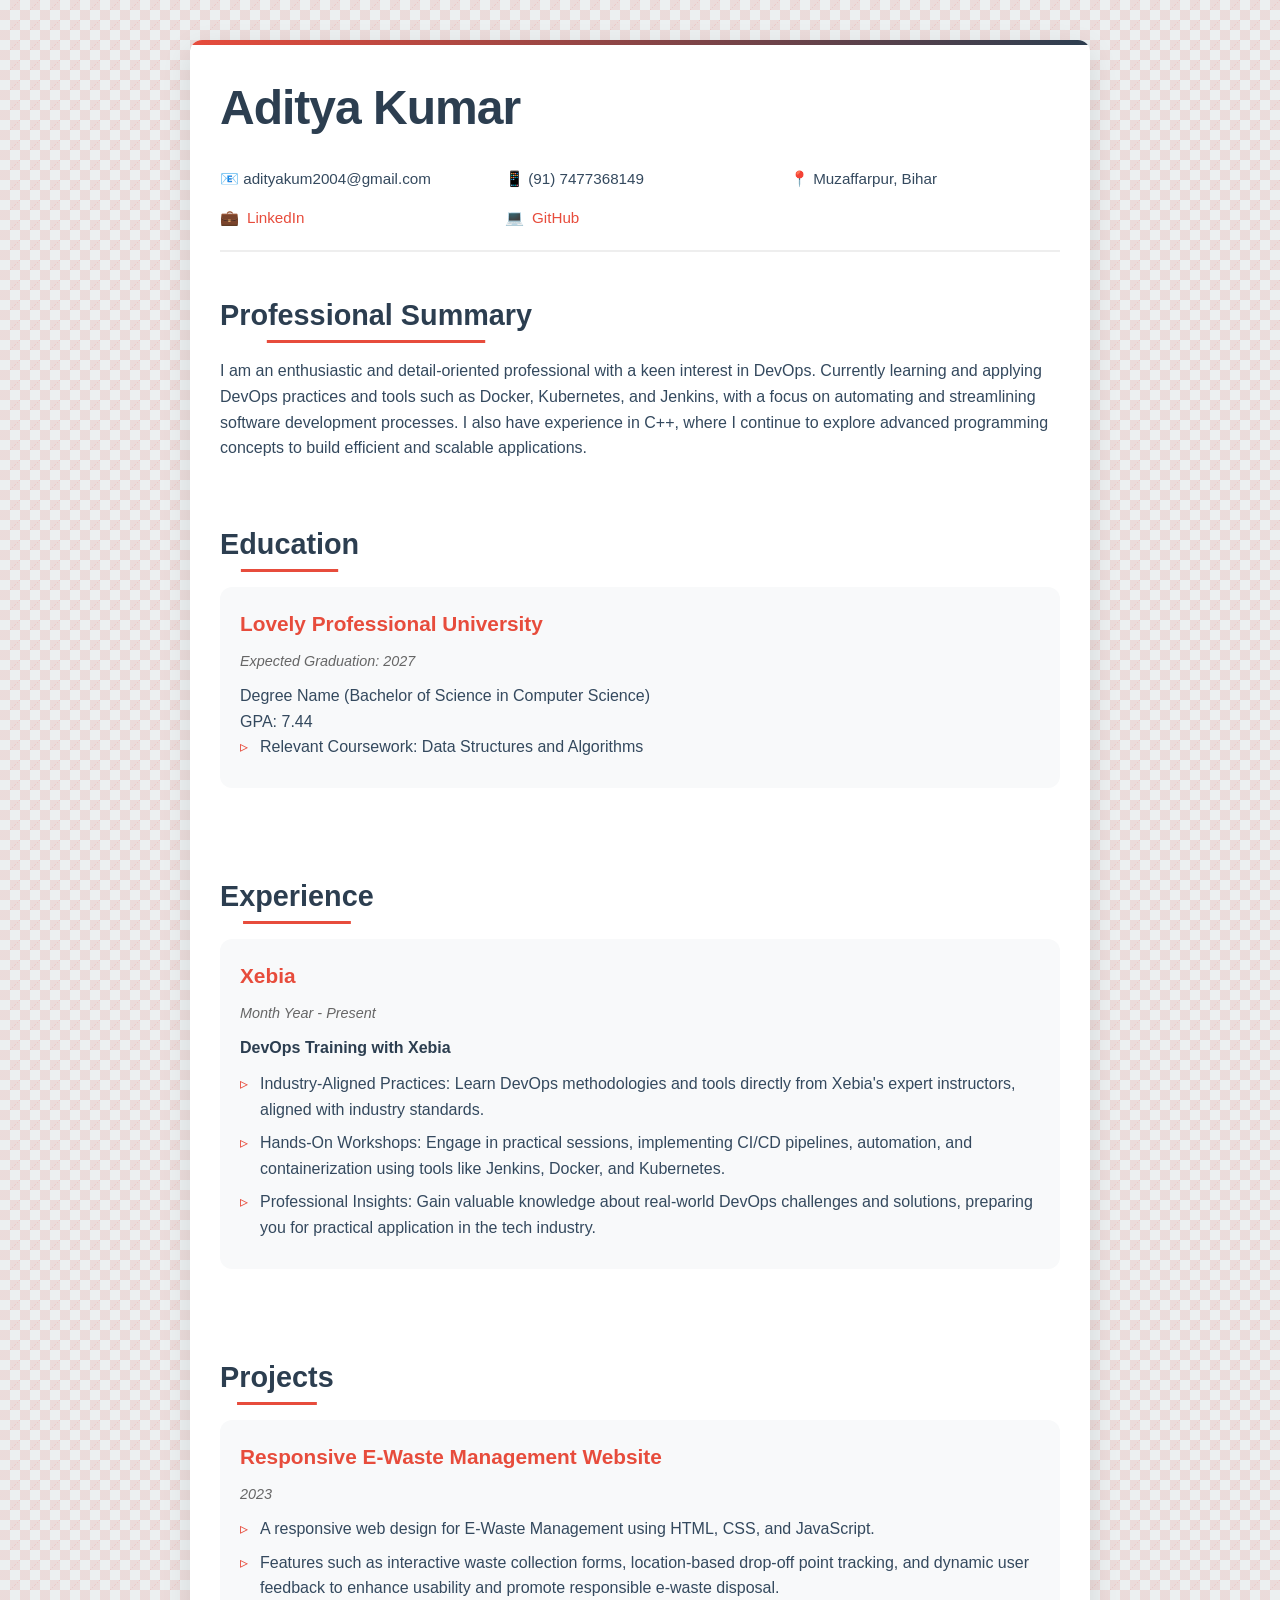
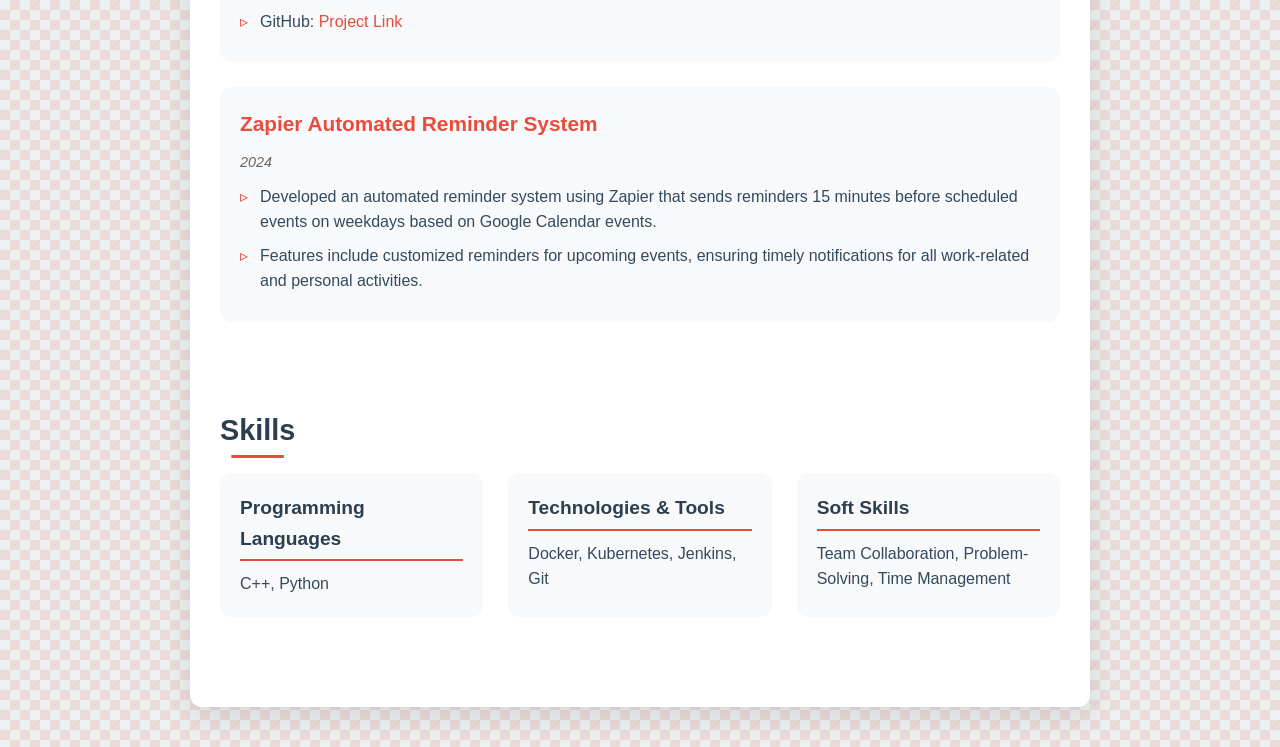
==== commit d1a1da46: "Update index.html" ====
--- a/index.html
+++ b/index.html
@@ -64,7 +64,7 @@
             </div>
             <div class="entry">
                 <h3>Zapier Automated Reminder System</h3>
-                <p class="date">2023</p>
+                <p class="date">2024</p>
                 <ul>
                     <li>Developed an automated reminder system using Zapier that sends reminders 15 minutes before scheduled events on weekdays based on Google Calendar events.</li>
                     <li>Features include customized reminders for upcoming events, ensuring timely notifications for all work-related and personal activities.</li>
